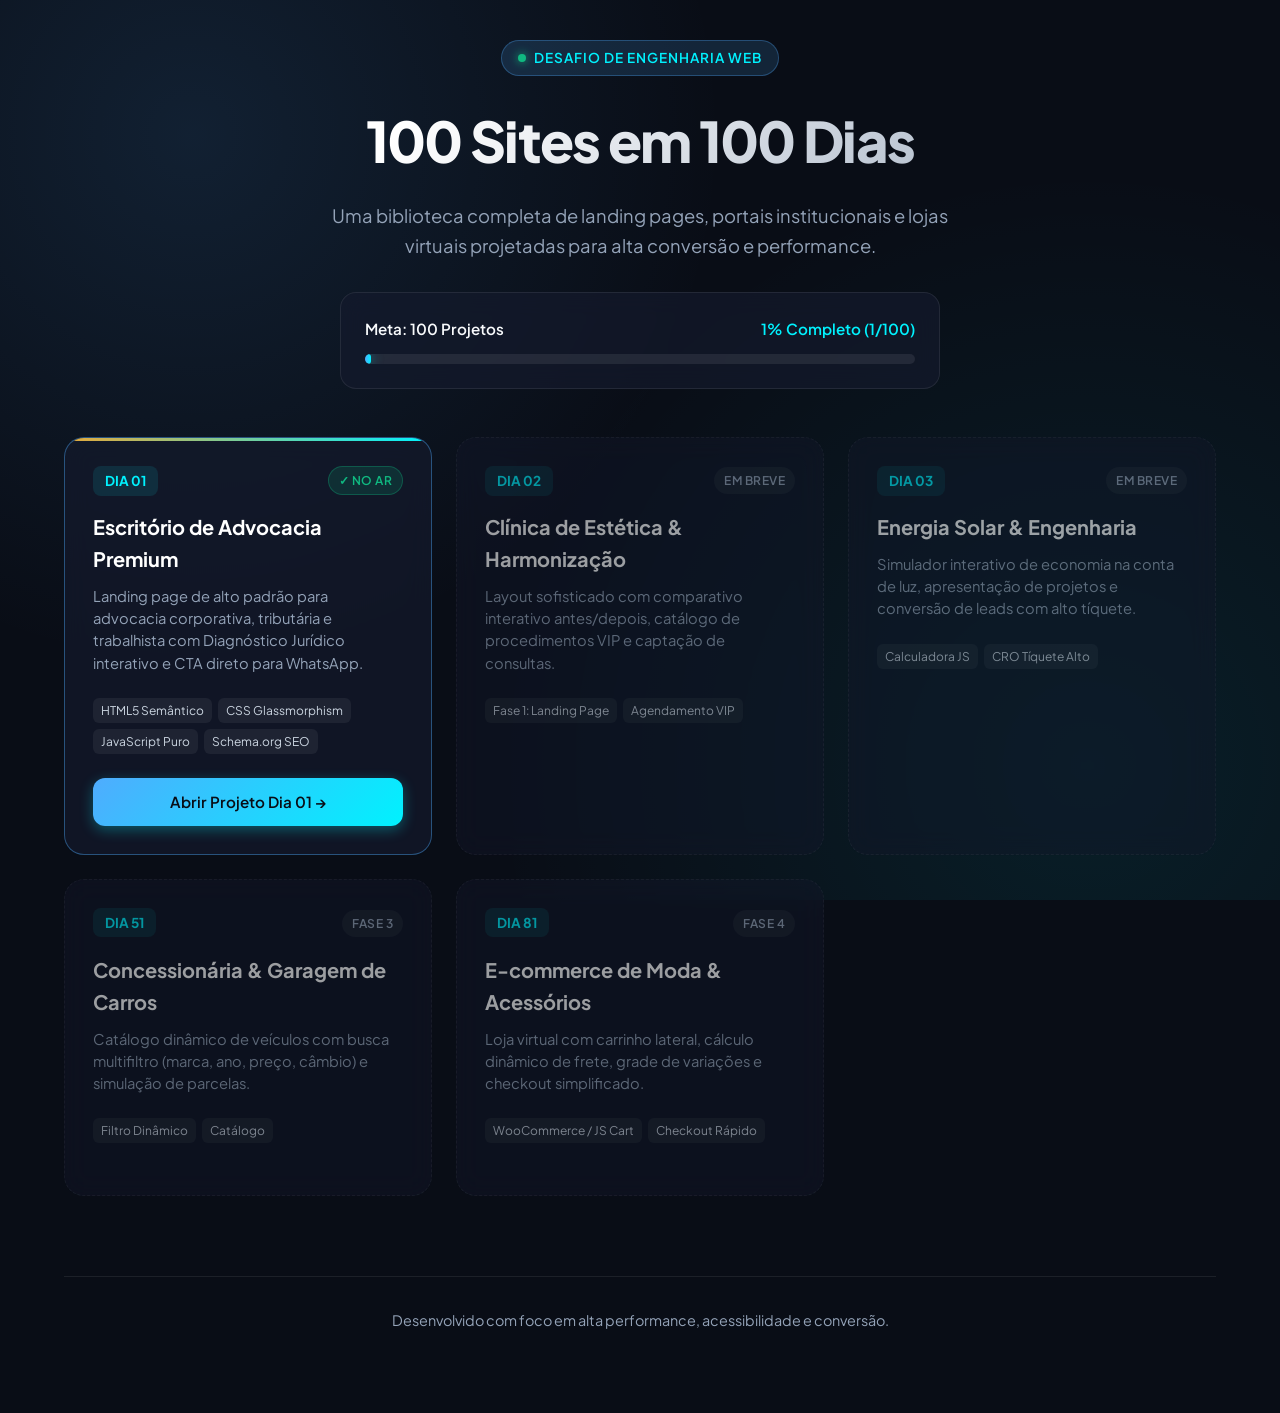
==== projeto-100-dias/index.html @ 4bdbee2e "feat(dia-01): inicializa repositorio e adiciona landing page para escritorio de advocacia" ====
<!DOCTYPE html>
<html lang="pt-BR">
<head>
  <meta charset="UTF-8">
  <meta name="viewport" content="width=device-width, initial-scale=1.0">
  <title>100 Sites em 100 Dias | Portfólio da Agência Web</title>
  <meta name="description" content="Desafio de 100 sites profissionais em 100 dias. Landing pages, portais institucionais, catálogos e lojas virtuais de alta performance.">
  <link rel="preconnect" href="https://fonts.googleapis.com">
  <link rel="preconnect" href="https://fonts.gstatic.com" crossorigin>
  <link href="https://fonts.googleapis.com/css2?family=Plus+Jakarta+Sans:wght@300;400;500;600;700;800&display=swap" rel="stylesheet">
  
  <style>
    :root {
      --bg-main: #090d16;
      --bg-card: rgba(20, 27, 45, 0.7);
      --border-card: rgba(255, 255, 255, 0.08);
      --accent-cyan: #00f2fe;
      --accent-blue: #4facfe;
      --accent-gold: #e5a93b;
      --accent-emerald: #10b981;
      --text-main: #f8fafc;
      --text-muted: #94a3b8;
      --font: 'Plus Jakarta Sans', -apple-system, BlinkMacSystemFont, sans-serif;
    }

    * {
      margin: 0;
      padding: 0;
      box-sizing: border-box;
    }

    body {
      background-color: var(--bg-main);
      color: var(--text-main);
      font-family: var(--font);
      min-height: 100vh;
      line-height: 1.6;
      background-image: 
        radial-gradient(circle at 15% 15%, rgba(79, 172, 254, 0.12) 0%, transparent 40%),
        radial-gradient(circle at 85% 85%, rgba(0, 242, 254, 0.08) 0%, transparent 45%);
      background-attachment: fixed;
    }

    .container {
      max-width: 1200px;
      margin: 0 auto;
      padding: 40px 24px 80px;
    }

    header {
      text-align: center;
      margin-bottom: 48px;
    }

    .badge {
      display: inline-flex;
      align-items: center;
      gap: 8px;
      padding: 6px 16px;
      border-radius: 9999px;
      background: rgba(79, 172, 254, 0.15);
      border: 1px solid rgba(79, 172, 254, 0.3);
      color: var(--accent-cyan);
      font-size: 0.85rem;
      font-weight: 600;
      margin-bottom: 20px;
      text-transform: uppercase;
      letter-spacing: 1px;
    }

    .badge-dot {
      width: 8px;
      height: 8px;
      border-radius: 50%;
      background-color: var(--accent-emerald);
      box-shadow: 0 0 10px var(--accent-emerald);
    }

    h1 {
      font-size: clamp(2.2rem, 5vw, 3.5rem);
      font-weight: 800;
      letter-spacing: -0.03em;
      background: linear-gradient(135deg, #ffffff 30%, #94a3b8 100%);
      -webkit-background-clip: text;
      -webkit-text-fill-color: transparent;
      margin-bottom: 16px;
    }

    .subtitle {
      color: var(--text-muted);
      font-size: 1.15rem;
      max-width: 680px;
      margin: 0 auto 32px;
    }

    .progress-box {
      background: var(--bg-card);
      border: 1px solid var(--border-card);
      padding: 24px;
      border-radius: 16px;
      backdrop-filter: blur(12px);
      max-width: 600px;
      margin: 0 auto 48px;
    }

    .progress-header {
      display: flex;
      justify-content: space-between;
      margin-bottom: 12px;
      font-weight: 600;
      font-size: 0.95rem;
    }

    .progress-bar-bg {
      height: 10px;
      background: rgba(255, 255, 255, 0.08);
      border-radius: 999px;
      overflow: hidden;
    }

    .progress-bar-fill {
      height: 100%;
      width: 1%;
      background: linear-gradient(90deg, var(--accent-blue), var(--accent-cyan));
      border-radius: 999px;
      box-shadow: 0 0 12px rgba(0, 242, 254, 0.5);
      transition: width 0.8s ease;
    }

    .grid-container {
      display: grid;
      grid-template-columns: repeat(auto-fill, minmax(320px, 1fr));
      gap: 24px;
    }

    .card {
      background: var(--bg-card);
      border: 1px solid var(--border-card);
      border-radius: 20px;
      padding: 28px;
      backdrop-filter: blur(12px);
      display: flex;
      flex-direction: column;
      justify-content: space-between;
      transition: transform 0.3s cubic-bezier(0.16, 1, 0.3, 1), border-color 0.3s ease, box-shadow 0.3s ease;
      position: relative;
      overflow: hidden;
    }

    .card::before {
      content: '';
      position: absolute;
      top: 0;
      left: 0;
      right: 0;
      height: 3px;
      background: transparent;
      transition: background 0.3s ease;
    }

    .card.active {
      border-color: rgba(79, 172, 254, 0.4);
    }

    .card.active::before {
      background: linear-gradient(90deg, var(--accent-gold), var(--accent-cyan));
    }

    .card.active:hover {
      transform: translateY(-6px);
      box-shadow: 0 20px 40px -15px rgba(0, 0, 0, 0.7), 0 0 25px rgba(79, 172, 254, 0.2);
      border-color: rgba(0, 242, 254, 0.6);
    }

    .card.locked {
      opacity: 0.6;
      border-style: dashed;
    }

    .card-top {
      display: flex;
      justify-content: space-between;
      align-items: center;
      margin-bottom: 16px;
    }

    .day-tag {
      font-size: 0.85rem;
      font-weight: 700;
      color: var(--accent-cyan);
      background: rgba(0, 242, 254, 0.1);
      padding: 4px 12px;
      border-radius: 8px;
    }

    .status-tag {
      font-size: 0.75rem;
      font-weight: 600;
      padding: 4px 10px;
      border-radius: 999px;
      text-transform: uppercase;
      letter-spacing: 0.5px;
    }

    .status-completed {
      background: rgba(16, 185, 129, 0.15);
      color: var(--accent-emerald);
      border: 1px solid rgba(16, 185, 129, 0.3);
    }

    .status-upcoming {
      background: rgba(255, 255, 255, 0.05);
      color: var(--text-muted);
    }

    .card-title {
      font-size: 1.25rem;
      font-weight: 700;
      margin-bottom: 10px;
      color: #ffffff;
    }

    .card-desc {
      color: var(--text-muted);
      font-size: 0.92rem;
      margin-bottom: 24px;
      line-height: 1.5;
    }

    .tech-tags {
      display: flex;
      flex-wrap: wrap;
      gap: 6px;
      margin-bottom: 24px;
    }

    .tech-pill {
      font-size: 0.75rem;
      background: rgba(255, 255, 255, 0.06);
      padding: 3px 8px;
      border-radius: 6px;
      color: #cbd5e1;
    }

    .btn-view {
      display: inline-flex;
      align-items: center;
      justify-content: center;
      gap: 8px;
      width: 100%;
      padding: 12px;
      border-radius: 12px;
      font-weight: 600;
      font-size: 0.95rem;
      text-decoration: none;
      background: linear-gradient(135deg, var(--accent-blue), var(--accent-cyan));
      color: #090d16;
      box-shadow: 0 4px 14px rgba(0, 242, 254, 0.3);
      transition: all 0.2s ease;
    }

    .btn-view:hover {
      box-shadow: 0 6px 20px rgba(0, 242, 254, 0.5);
      transform: scale(1.02);
    }

    footer {
      text-align: center;
      margin-top: 80px;
      padding-top: 32px;
      border-top: 1px solid var(--border-card);
      color: var(--text-muted);
      font-size: 0.9rem;
    }
  </style>
</head>
<body>

  <div class="container">
    <header>
      <div class="badge">
        <span class="badge-dot"></span> Desafio de Engenharia Web
      </div>
      <h1>100 Sites em 100 Dias</h1>
      <p class="subtitle">
        Uma biblioteca completa de landing pages, portais institucionais e lojas virtuais projetadas para alta conversão e performance.
      </p>

      <div class="progress-box">
        <div class="progress-header">
          <span>Meta: 100 Projetos</span>
          <span style="color: var(--accent-cyan);">1% Completo (1/100)</span>
        </div>
        <div class="progress-bar-bg">
          <div class="progress-bar-fill"></div>
        </div>
      </div>
    </header>

    <main class="grid-container">
      
      <!-- Dia 01: Advocacia Premium -->
      <div class="card active">
        <div>
          <div class="card-top">
            <span class="day-tag">DIA 01</span>
            <span class="status-tag status-completed">✓ No Ar</span>
          </div>
          <h2 class="card-title">Escritório de Advocacia Premium</h2>
          <p class="card-desc">
            Landing page de alto padrão para advocacia corporativa, tributária e trabalhista com Diagnóstico Jurídico interativo e CTA direto para WhatsApp.
          </p>
          <div class="tech-tags">
            <span class="tech-pill">HTML5 Semântico</span>
            <span class="tech-pill">CSS Glassmorphism</span>
            <span class="tech-pill">JavaScript Puro</span>
            <span class="tech-pill">Schema.org SEO</span>
          </div>
        </div>
        <a href="./dia-01/index.html" class="btn-view">
          Abrir Projeto Dia 01 →
        </a>
      </div>

      <!-- Dia 02: Clínica de Estética -->
      <div class="card locked">
        <div>
          <div class="card-top">
            <span class="day-tag">DIA 02</span>
            <span class="status-tag status-upcoming">Em Breve</span>
          </div>
          <h2 class="card-title">Clínica de Estética & Harmonização</h2>
          <p class="card-desc">
            Layout sofisticado com comparativo interativo antes/depois, catálogo de procedimentos VIP e captação de consultas.
          </p>
          <div class="tech-tags">
            <span class="tech-pill">Fase 1: Landing Page</span>
            <span class="tech-pill">Agendamento VIP</span>
          </div>
        </div>
      </div>

      <!-- Dia 03: Energia Solar -->
      <div class="card locked">
        <div>
          <div class="card-top">
            <span class="day-tag">DIA 03</span>
            <span class="status-tag status-upcoming">Em Breve</span>
          </div>
          <h2 class="card-title">Energia Solar & Engenharia</h2>
          <p class="card-desc">
            Simulador interativo de economia na conta de luz, apresentação de projetos e conversão de leads com alto tíquete.
          </p>
          <div class="tech-tags">
            <span class="tech-pill">Calculadora JS</span>
            <span class="tech-pill">CRO Tíquete Alto</span>
          </div>
        </div>
      </div>

      <!-- Dia 51: Garagem de Veículos (Preview Fase 3) -->
      <div class="card locked">
        <div>
          <div class="card-top">
            <span class="day-tag">DIA 51</span>
            <span class="status-tag status-upcoming">Fase 3</span>
          </div>
          <h2 class="card-title">Concessionária & Garagem de Carros</h2>
          <p class="card-desc">
            Catálogo dinâmico de veículos com busca multifiltro (marca, ano, preço, câmbio) e simulação de parcelas.
          </p>
          <div class="tech-tags">
            <span class="tech-pill">Filtro Dinâmico</span>
            <span class="tech-pill">Catálogo</span>
          </div>
        </div>
      </div>

      <!-- Dia 81: E-commerce (Preview Fase 4) -->
      <div class="card locked">
        <div>
          <div class="card-top">
            <span class="day-tag">DIA 81</span>
            <span class="status-tag status-upcoming">Fase 4</span>
          </div>
          <h2 class="card-title">E-commerce de Moda & Acessórios</h2>
          <p class="card-desc">
            Loja virtual com carrinho lateral, cálculo dinâmico de frete, grade de variações e checkout simplificado.
          </p>
          <div class="tech-tags">
            <span class="tech-pill">WooCommerce / JS Cart</span>
            <span class="tech-pill">Checkout Rápido</span>
          </div>
        </div>
      </div>

    </main>

    <footer>
      <p>Desenvolvido com foco em alta performance, acessibilidade e conversão.</p>
    </footer>
  </div>

</body>
</html>
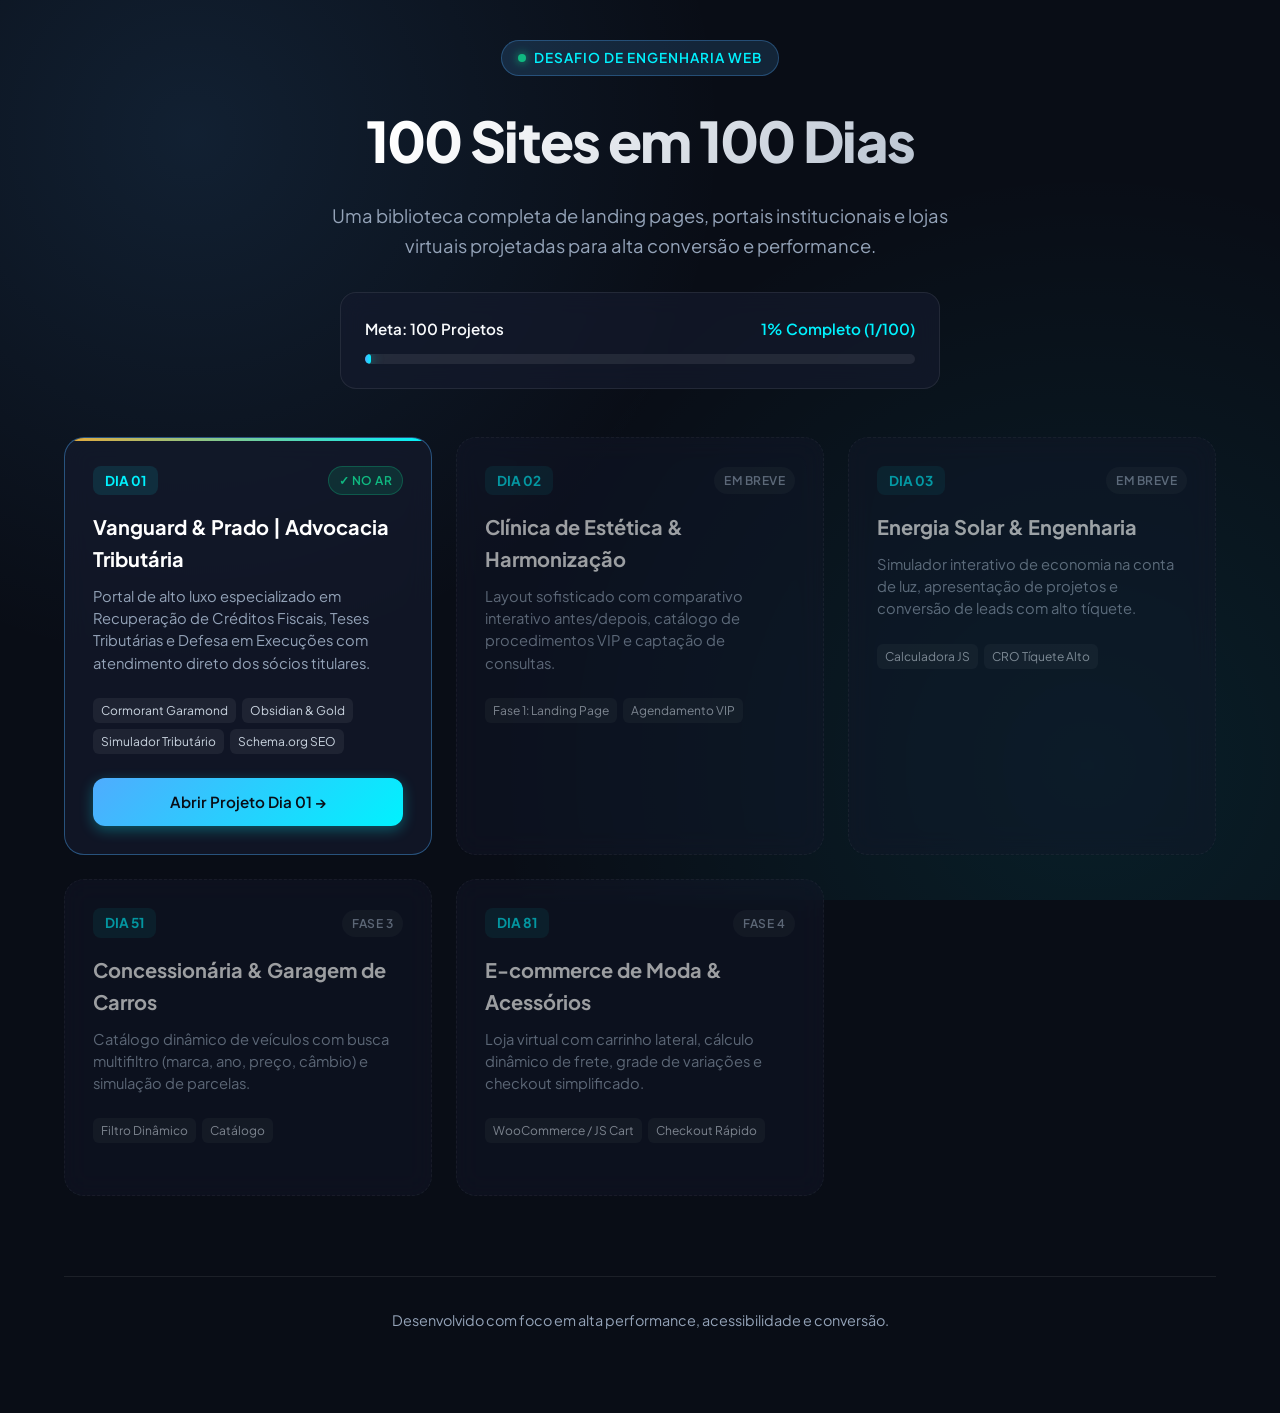
==== commit c3d4ec7a: "feat(dia-01): reformula todo o projeto para Advocacia Tributaria de alto luxo inspirada nas 4 refere" ====
--- a/projeto-100-dias/index.html
+++ b/projeto-100-dias/index.html
@@ -299,21 +299,21 @@
 
     <main class="grid-container">
       
-      <!-- Dia 01: Advocacia Premium -->
+      <!-- Dia 01: Advocacia Tributária Premium -->
       <div class="card active">
         <div>
           <div class="card-top">
             <span class="day-tag">DIA 01</span>
             <span class="status-tag status-completed">✓ No Ar</span>
           </div>
-          <h2 class="card-title">Escritório de Advocacia Premium</h2>
+          <h2 class="card-title">Vanguard &amp; Prado | Advocacia Tributária</h2>
           <p class="card-desc">
-            Landing page de alto padrão para advocacia corporativa, tributária e trabalhista com Diagnóstico Jurídico interativo e CTA direto para WhatsApp.
+            Portal de alto luxo especializado em Recuperação de Créditos Fiscais, Teses Tributárias e Defesa em Execuções com atendimento direto dos sócios titulares.
           </p>
           <div class="tech-tags">
-            <span class="tech-pill">HTML5 Semântico</span>
-            <span class="tech-pill">CSS Glassmorphism</span>
-            <span class="tech-pill">JavaScript Puro</span>
+            <span class="tech-pill">Cormorant Garamond</span>
+            <span class="tech-pill">Obsidian &amp; Gold</span>
+            <span class="tech-pill">Simulador Tributário</span>
             <span class="tech-pill">Schema.org SEO</span>
           </div>
         </div>
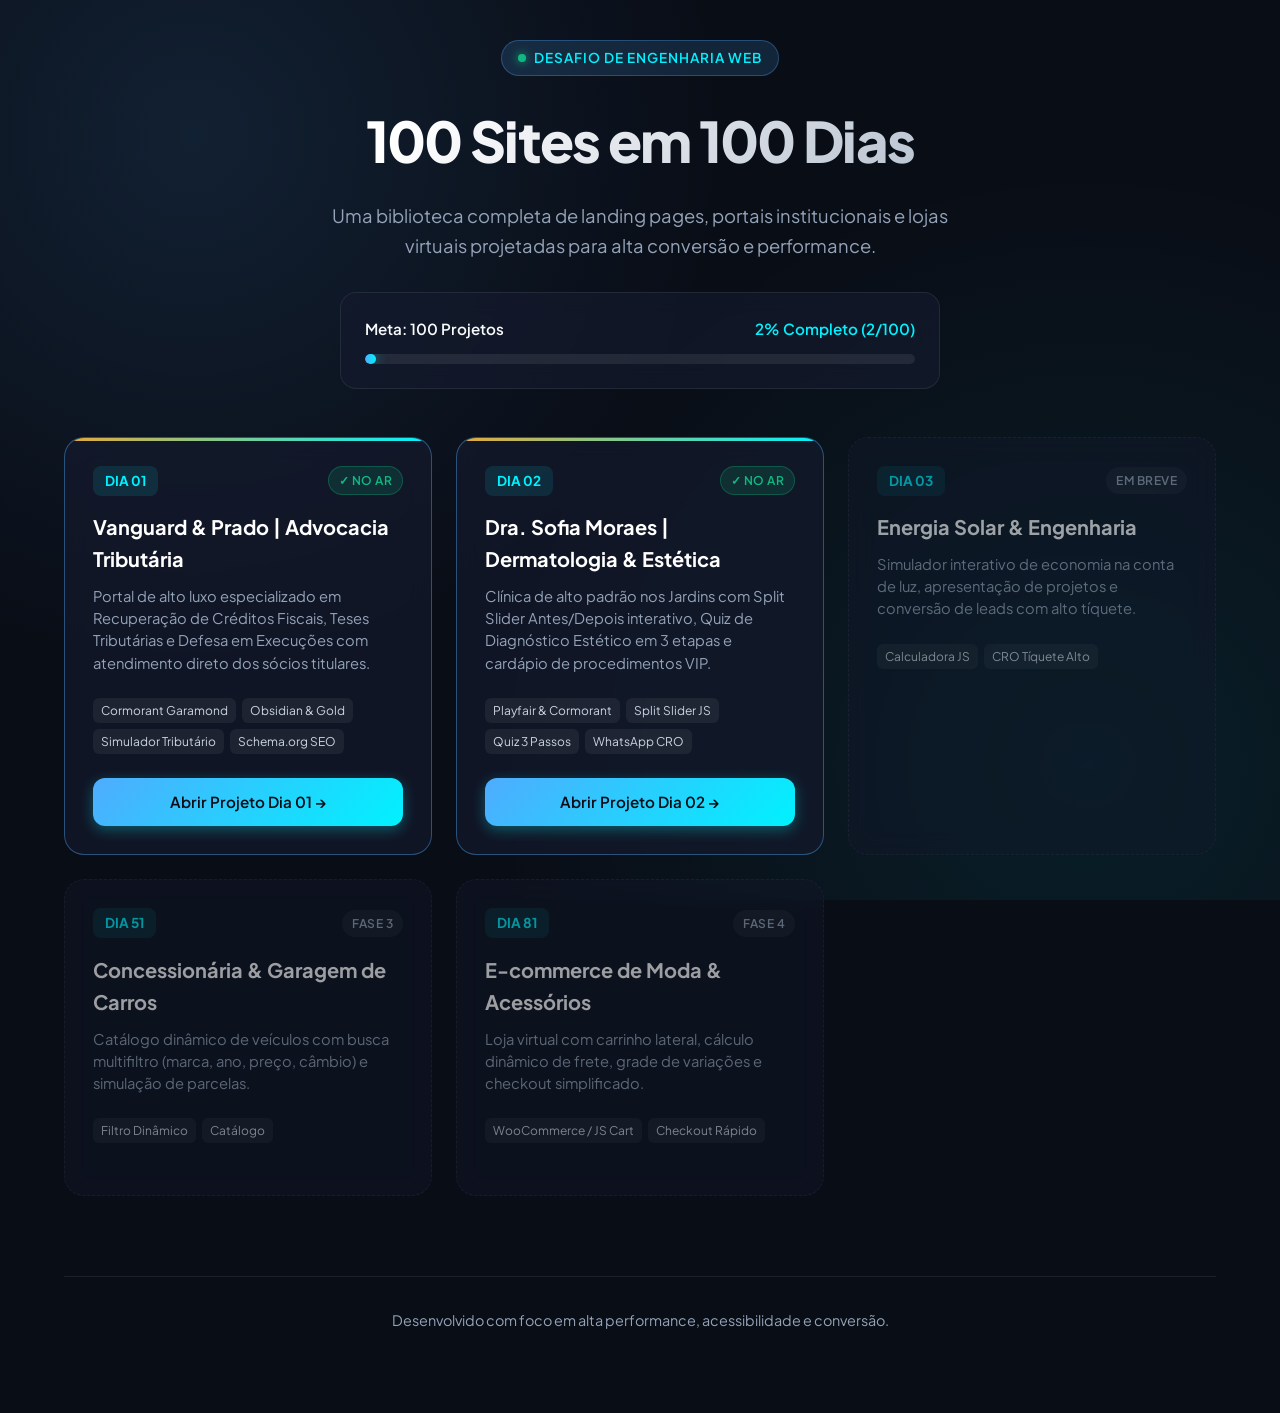
==== commit 7770be8e: "feat(dia-02): adiciona landing page premium para clinica de estetica avancada e dermatologia" ====
--- a/projeto-100-dias/index.html
+++ b/projeto-100-dias/index.html
@@ -289,10 +289,10 @@
       <div class="progress-box">
         <div class="progress-header">
           <span>Meta: 100 Projetos</span>
-          <span style="color: var(--accent-cyan);">1% Completo (1/100)</span>
+          <span style="color: var(--accent-cyan);">2% Completo (2/100)</span>
         </div>
         <div class="progress-bar-bg">
-          <div class="progress-bar-fill"></div>
+          <div class="progress-bar-fill" style="width: 2%;"></div>
         </div>
       </div>
     </header>
@@ -322,22 +322,27 @@
         </a>
       </div>
 
-      <!-- Dia 02: Clínica de Estética -->
-      <div class="card locked">
+      <!-- Dia 02: Clínica de Estética & Dermatologia -->
+      <div class="card active">
         <div>
           <div class="card-top">
             <span class="day-tag">DIA 02</span>
-            <span class="status-tag status-upcoming">Em Breve</span>
-          </div>
-          <h2 class="card-title">Clínica de Estética & Harmonização</h2>
+            <span class="status-tag status-completed">✓ No Ar</span>
+          </div>
+          <h2 class="card-title">Dra. Sofia Moraes | Dermatologia &amp; Estética</h2>
           <p class="card-desc">
-            Layout sofisticado com comparativo interativo antes/depois, catálogo de procedimentos VIP e captação de consultas.
+            Clínica de alto padrão nos Jardins com Split Slider Antes/Depois interativo, Quiz de Diagnóstico Estético em 3 etapas e cardápio de procedimentos VIP.
           </p>
           <div class="tech-tags">
-            <span class="tech-pill">Fase 1: Landing Page</span>
-            <span class="tech-pill">Agendamento VIP</span>
-          </div>
-        </div>
+            <span class="tech-pill">Playfair &amp; Cormorant</span>
+            <span class="tech-pill">Split Slider JS</span>
+            <span class="tech-pill">Quiz 3 Passos</span>
+            <span class="tech-pill">WhatsApp CRO</span>
+          </div>
+        </div>
+        <a href="./dia-02/index.html" class="btn-view">
+          Abrir Projeto Dia 02 →
+        </a>
       </div>
 
       <!-- Dia 03: Energia Solar -->
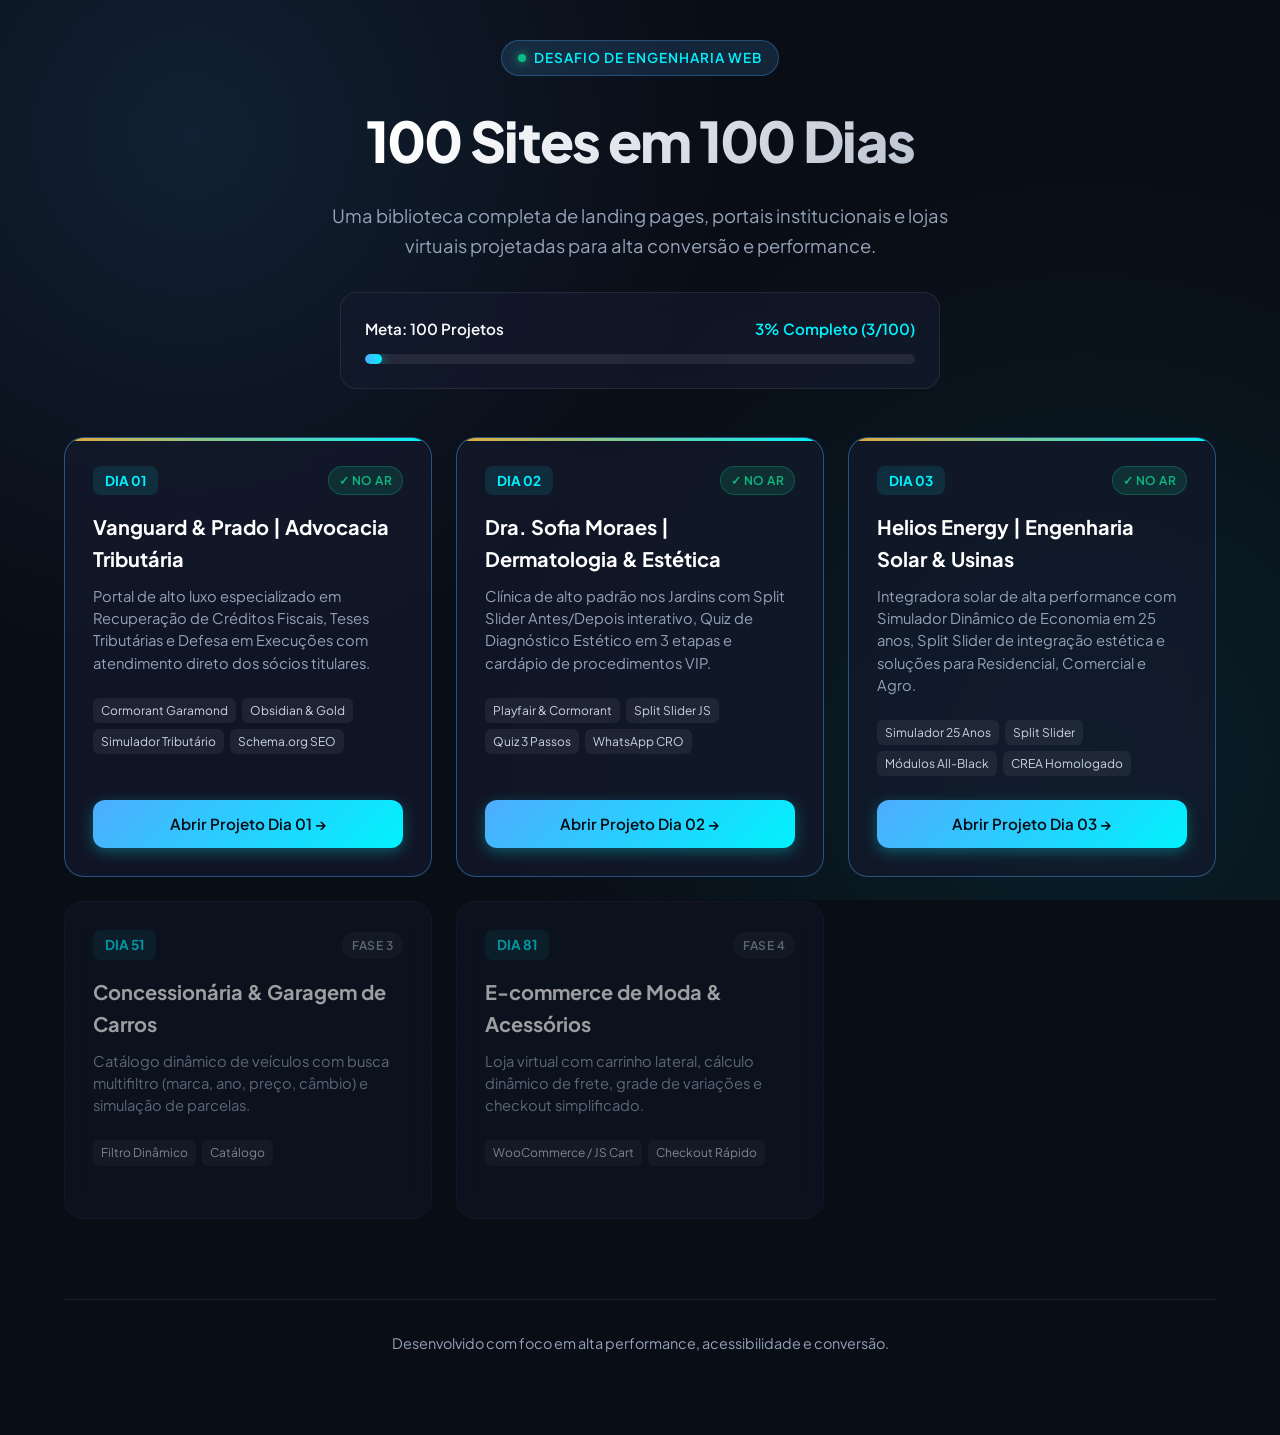
==== commit 56ce04ea: "feat(dia-03): adiciona landing page premium para energia solar com simulador interativo" ====
--- a/projeto-100-dias/index.html
+++ b/projeto-100-dias/index.html
@@ -289,10 +289,10 @@
       <div class="progress-box">
         <div class="progress-header">
           <span>Meta: 100 Projetos</span>
-          <span style="color: var(--accent-cyan);">2% Completo (2/100)</span>
+          <span style="color: var(--accent-cyan);">3% Completo (3/100)</span>
         </div>
         <div class="progress-bar-bg">
-          <div class="progress-bar-fill" style="width: 2%;"></div>
+          <div class="progress-bar-fill" style="width: 3%;"></div>
         </div>
       </div>
     </header>
@@ -345,22 +345,27 @@
         </a>
       </div>
 
-      <!-- Dia 03: Energia Solar -->
-      <div class="card locked">
+      <!-- Dia 03: Energia Solar & Usinas Fotovoltaicas -->
+      <div class="card active">
         <div>
           <div class="card-top">
             <span class="day-tag">DIA 03</span>
-            <span class="status-tag status-upcoming">Em Breve</span>
-          </div>
-          <h2 class="card-title">Energia Solar & Engenharia</h2>
+            <span class="status-tag status-completed">✓ No Ar</span>
+          </div>
+          <h2 class="card-title">Helios Energy | Engenharia Solar & Usinas</h2>
           <p class="card-desc">
-            Simulador interativo de economia na conta de luz, apresentação de projetos e conversão de leads com alto tíquete.
+            Integradora solar de alta performance com Simulador Dinâmico de Economia em 25 anos, Split Slider de integração estética e soluções para Residencial, Comercial e Agro.
           </p>
           <div class="tech-tags">
-            <span class="tech-pill">Calculadora JS</span>
-            <span class="tech-pill">CRO Tíquete Alto</span>
-          </div>
-        </div>
+            <span class="tech-pill">Simulador 25 Anos</span>
+            <span class="tech-pill">Split Slider</span>
+            <span class="tech-pill">Módulos All-Black</span>
+            <span class="tech-pill">CREA Homologado</span>
+          </div>
+        </div>
+        <a href="./dia-03/index.html" class="btn-view">
+          Abrir Projeto Dia 03 →
+        </a>
       </div>
 
       <!-- Dia 51: Garagem de Veículos (Preview Fase 3) -->
